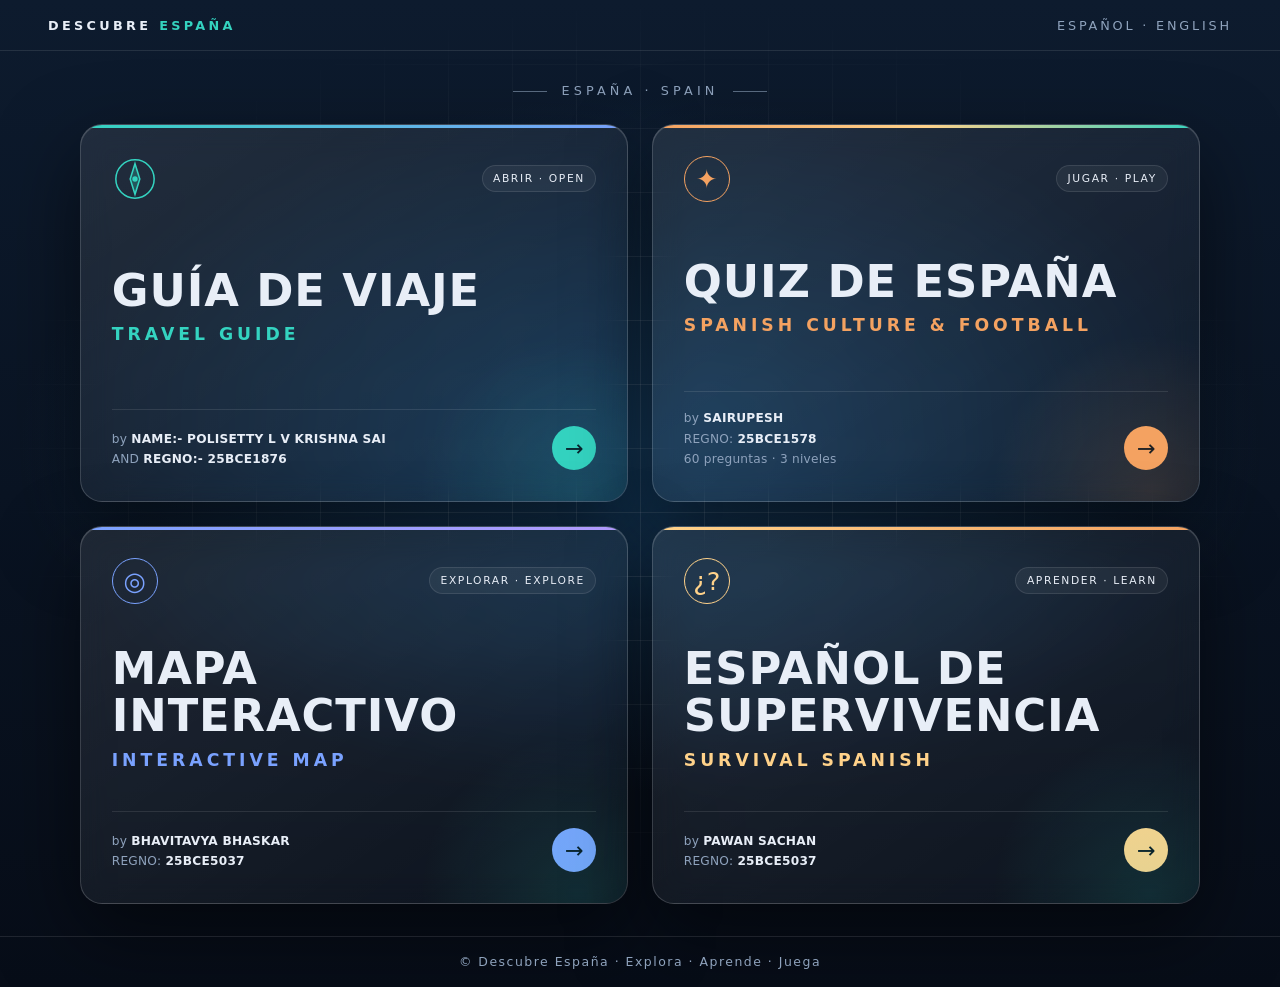
==== start.html @ 4ac4d8f2 "Add files via upload" ====
<!DOCTYPE html>
<html lang="es">
<head>
<meta charset="UTF-8">
<meta name="viewport" content="width=device-width, initial-scale=1">
<title>Descubre España · Explora y aprende</title>
<style>
:root{--bg:#070d18;--bg2:#0d1b2e;--ink:#e8eef7;--mute:#8fa3bd;--line:rgba(255,255,255,.10);--accent:#34d3c0;--accent2:#7aa2ff;--sans:"Segoe UI",system-ui,-apple-system,"Helvetica Neue",Arial,sans-serif}
*{box-sizing:border-box;margin:0;padding:0}
body{min-height:100vh;display:flex;flex-direction:column;font-family:var(--sans);color:var(--ink);background:radial-gradient(1000px 560px at 50% 45%,#14395a 0%,transparent 62%),linear-gradient(180deg,var(--bg2),var(--bg));overflow-x:hidden}
body::before{content:"";position:fixed;inset:0;pointer-events:none;background-image:linear-gradient(var(--line) 1px,transparent 1px),linear-gradient(90deg,var(--line) 1px,transparent 1px);background-size:64px 64px;-webkit-mask-image:radial-gradient(ellipse at center,#000 25%,transparent 72%);mask-image:radial-gradient(ellipse at center,#000 25%,transparent 72%)}
.top{position:relative;z-index:1;display:flex;justify-content:space-between;align-items:center;padding:1.1rem clamp(1.2rem,4vw,3rem);border-bottom:1px solid var(--line);font-size:.8rem;letter-spacing:.22em;text-transform:uppercase;color:var(--mute)}
.top b{color:var(--ink);font-weight:700;letter-spacing:.26em}.top b span{color:var(--accent)}
main{position:relative;z-index:1;flex:1;display:flex;flex-direction:column;align-items:center;justify-content:center;gap:1.6rem;padding:2rem 1rem}
.eyebrow{font-size:.8rem;letter-spacing:.32em;text-transform:uppercase;color:var(--mute);text-align:center}.eyebrow::before,.eyebrow::after{content:"";display:inline-block;width:34px;height:1px;background:var(--mute);vertical-align:middle;margin:0 .9rem;opacity:.6}
.entry-grid{display:grid;grid-template-columns:repeat(2,minmax(0,1fr));gap:1.5rem;width:min(1120px,94vw)}
.guide-btn{position:relative;overflow:hidden;display:flex;flex-direction:column;justify-content:space-between;width:100%;height:clamp(350px,51vh,470px);min-width:0;padding:clamp(1.25rem,2.4vw,2.2rem);border-radius:22px;text-decoration:none;color:var(--ink);background:linear-gradient(145deg,rgba(255,255,255,.09),rgba(255,255,255,.02));border:1px solid rgba(255,255,255,.18);box-shadow:0 30px 80px rgba(0,0,0,.5),inset 0 1px 0 rgba(255,255,255,.14);-webkit-backdrop-filter:blur(14px);backdrop-filter:blur(14px);transition:transform .35s ease,border-color .35s ease,box-shadow .35s ease}
.guide-btn::before{content:"";position:absolute;inset:0 0 auto 0;height:3px;background:linear-gradient(90deg,var(--accent),var(--accent2))}.guide-btn.quiz-card::before{background:linear-gradient(90deg,#f4a261,#ffd28a,#34d3c0)}
.guide-btn::after{content:"";position:absolute;width:340px;height:340px;right:-120px;bottom:-160px;background:radial-gradient(circle,rgba(52,211,192,.22),transparent 65%);pointer-events:none;transition:opacity .35s;opacity:.6}
.guide-btn.quiz-card::after{background:radial-gradient(circle,rgba(244,162,97,.23),transparent 65%)}
.guide-btn:hover{transform:translateY(-6px);border-color:var(--accent);box-shadow:0 40px 100px rgba(52,211,192,.16),0 30px 80px rgba(0,0,0,.55),inset 0 1px 0 rgba(255,255,255,.18)}.guide-btn.quiz-card:hover{border-color:#f4a261;box-shadow:0 40px 100px rgba(244,162,97,.14),0 30px 80px rgba(0,0,0,.55)}.guide-btn:hover::after{opacity:1}.guide-btn:focus-visible{outline:3px solid var(--accent);outline-offset:5px}
.btn-top{display:flex;justify-content:space-between;align-items:center;color:var(--accent)}.quiz-card .btn-top{color:#f4a261}
.glyph{width:46px;height:46px;display:grid;place-items:center;border:1.5px solid currentColor;border-radius:50%;font-size:1.6rem;font-weight:500}
.chip{font-size:.67rem;letter-spacing:.15em;text-transform:uppercase;color:var(--ink);padding:.35rem .65rem;border:1px solid var(--line);border-radius:999px;background:rgba(255,255,255,.05);white-space:nowrap}
.btn-mid{text-align:left}.t-es{display:block;font-weight:800;line-height:1.05;letter-spacing:.02em;font-size:clamp(1.75rem,3.5vw,3.4rem)}.t-en{display:block;margin-top:.65rem;font-weight:600;color:var(--accent);letter-spacing:.23em;font-size:clamp(.78rem,1.35vw,1.1rem)}.quiz-card .t-en{color:#f4a261}
.btn-bot{display:flex;justify-content:space-between;align-items:flex-end;gap:.75rem;padding-top:1rem;border-top:1px solid var(--line)}.by{font-size:clamp(.7rem,.95vw,.9rem);line-height:1.7;color:var(--mute);letter-spacing:.02em;overflow-wrap:anywhere}.by strong{color:var(--ink);font-weight:600}
.arrow{flex:none;width:44px;height:44px;border-radius:50%;display:grid;place-items:center;font-size:1.4rem;color:#04111d;background:var(--accent);transition:transform .35s ease}.quiz-card .arrow{background:#f4a261}.guide-btn:hover .arrow{transform:translateX(6px)}
.guide-btn.map-card::before{background:linear-gradient(90deg,#7aa2ff,#b49bff)}.map-card .btn-top,.map-card .t-en{color:#7aa2ff}.map-card .arrow{background:#7aa2ff}.guide-btn.map-card:hover{border-color:#7aa2ff}
.guide-btn.phrase-card::before{background:linear-gradient(90deg,#ffd28a,#f4a261)}.phrase-card .btn-top,.phrase-card .t-en{color:#ffd28a}.phrase-card .arrow{background:#ffd28a}.guide-btn.phrase-card:hover{border-color:#ffd28a}
.entry-grid{row-gap:1.5rem}.guide-btn{height:clamp(300px,42vh,400px)}
@media(max-width:760px){.guide-btn{height:340px}}
.foot{position:relative;z-index:1;text-align:center;padding:1.1rem;border-top:1px solid var(--line);color:var(--mute);font-size:.78rem;letter-spacing:.12em}
@media(max-width:760px){.entry-grid{grid-template-columns:1fr;width:min(560px,94vw)}.guide-btn{height:360px}.eyebrow::before,.eyebrow::after{display:none}.top{font-size:.68rem;letter-spacing:.12em}.top b{letter-spacing:.16em}}
@media(max-width:390px){.guide-btn{height:330px;padding:1.1rem}.t-es{font-size:1.7rem}.chip{font-size:.58rem}}
@media(prefers-reduced-motion:reduce){*{transition:none!important}}
</style>
</head>
<body>
<header class="top"><b>Descubre <span>España</span></b><span>Español · English</span></header>
<main>
  <p class="eyebrow">España · Spain</p>
  <div class="entry-grid" aria-label="Elige una sección / Choose a section">
    <a class="guide-btn" href="index.html" aria-label="Guía de viaje, Travel Guide. Abrir / Open">
      <div class="btn-top"><svg viewBox="0 0 48 48" width="46" height="46" fill="none" stroke="currentColor" stroke-width="1.6" aria-hidden="true"><circle cx="24" cy="24" r="20"/><path d="M24 8l5 16-5 16-5-16z" fill="currentColor" fill-opacity=".25"/><circle cx="24" cy="24" r="2" fill="currentColor"/></svg><span class="chip">Abrir · Open</span></div>
      <div class="btn-mid"><span class="t-es">GUÍA DE VIAJE</span><span class="t-en">TRAVEL GUIDE</span></div>
      <div class="btn-bot"><p class="by">by <strong>NAME:- POLISETTY L V KRISHNA SAI</strong><br>AND <strong>REGNO:- 25BCE1876</strong></p><span class="arrow" aria-hidden="true">→</span></div>
    </a>
    <a class="guide-btn quiz-card" href="quiz.html" aria-label="Quiz de cultura española. Abrir / Open">
      <div class="btn-top"><span class="glyph" aria-hidden="true">✦</span><span class="chip">Jugar · Play</span></div>
      <div class="btn-mid"><span class="t-es">QUIZ DE ESPAÑA</span><span class="t-en">SPANISH CULTURE & FOOTBALL</span></div>
      <div class="btn-bot"><p class="by">by <strong>SAIRUPESH</strong><br>REGNO: <strong>25BCE1578</strong><br><span>60 preguntas · 3 niveles</span></p><span class="arrow" aria-hidden="true">→</span></div>
    </a>
    <a class="guide-btn map-card" href="map.html" aria-label="Mapa interactivo, Interactive map. Abrir / Open">
      <div class="btn-top"><span class="glyph" aria-hidden="true">◎</span><span class="chip">Explorar · Explore</span></div>
      <div class="btn-mid"><span class="t-es">MAPA INTERACTIVO</span><span class="t-en">INTERACTIVE MAP</span></div>
      <div class="btn-bot"><p class="by">by <strong>BHAVITAVYA BHASKAR</strong><br>REGNO: <strong>25BCE5037</strong></p><span class="arrow" aria-hidden="true">→</span></div>
    </a>
    <a class="guide-btn phrase-card" href="phrasebook.html" aria-label="Español de supervivencia, Survival Spanish. Abrir / Open">
      <div class="btn-top"><span class="glyph" aria-hidden="true">¿?</span><span class="chip">Aprender · Learn</span></div>
      <div class="btn-mid"><span class="t-es">ESPAÑOL DE SUPERVIVENCIA</span><span class="t-en">SURVIVAL SPANISH</span></div>
      <div class="btn-bot"><p class="by">by <strong>PAWAN SACHAN</strong><br>REGNO: <strong>25BCE5037</strong></p><span class="arrow" aria-hidden="true">→</span></div>
    </a>
  </div>
</main>
<footer class="foot">© Descubre España · Explora · Aprende · Juega</footer>
</body>
</html>
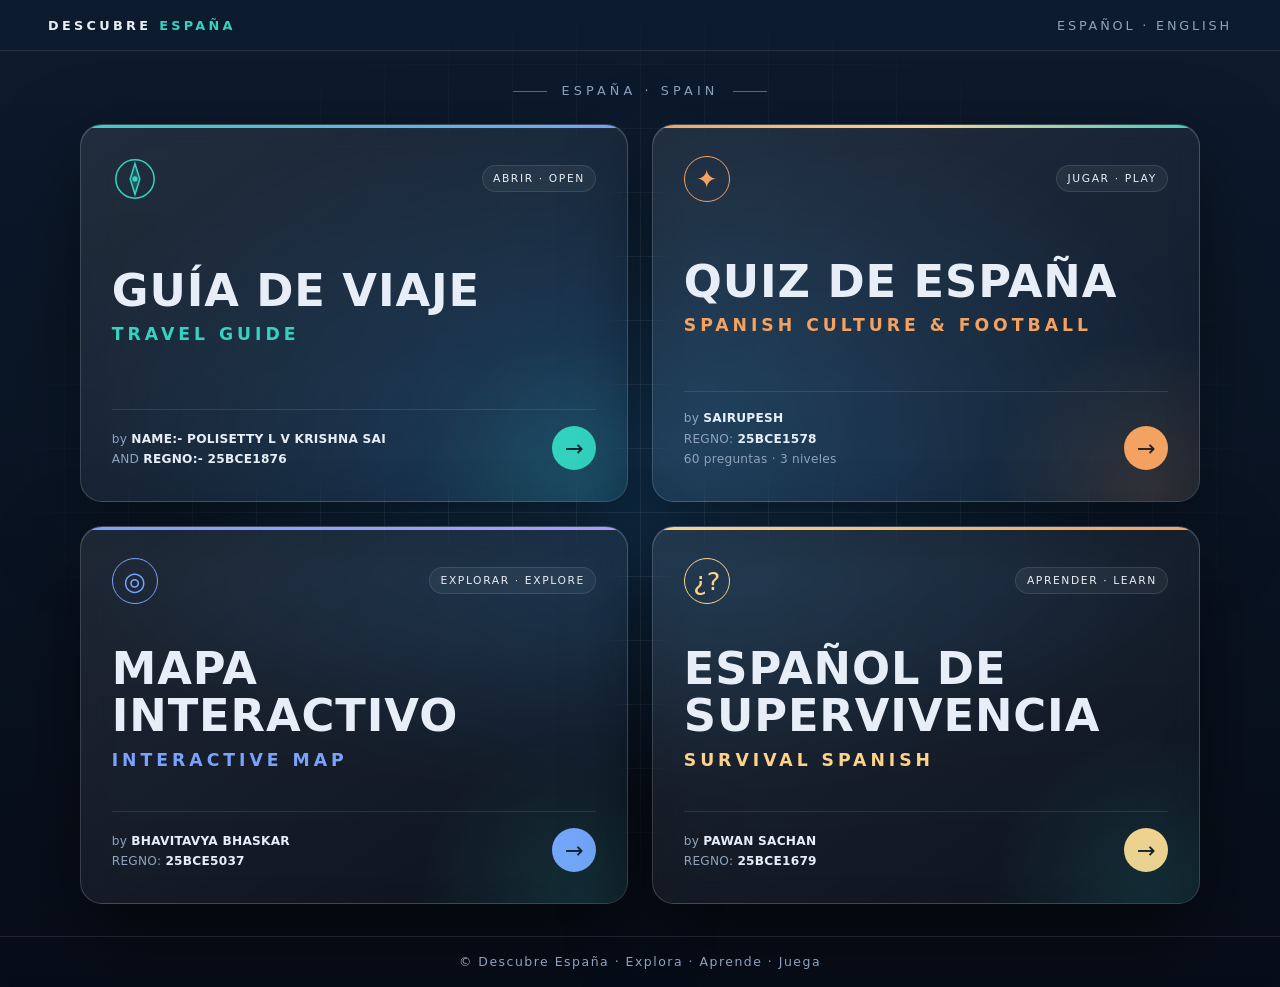
==== commit c4f7eb6f: "Add files via upload" ====
--- a/start.html
+++ b/start.html
@@ -58,7 +58,7 @@
     <a class="guide-btn phrase-card" href="phrasebook.html" aria-label="Español de supervivencia, Survival Spanish. Abrir / Open">
       <div class="btn-top"><span class="glyph" aria-hidden="true">¿?</span><span class="chip">Aprender · Learn</span></div>
       <div class="btn-mid"><span class="t-es">ESPAÑOL DE SUPERVIVENCIA</span><span class="t-en">SURVIVAL SPANISH</span></div>
-      <div class="btn-bot"><p class="by">by <strong>PAWAN SACHAN</strong><br>REGNO: <strong>25BCE5037</strong></p><span class="arrow" aria-hidden="true">→</span></div>
+      <div class="btn-bot"><p class="by">by <strong>PAWAN SACHAN</strong><br>REGNO: <strong>25BCE1679</strong></p><span class="arrow" aria-hidden="true">→</span></div>
     </a>
   </div>
 </main>
